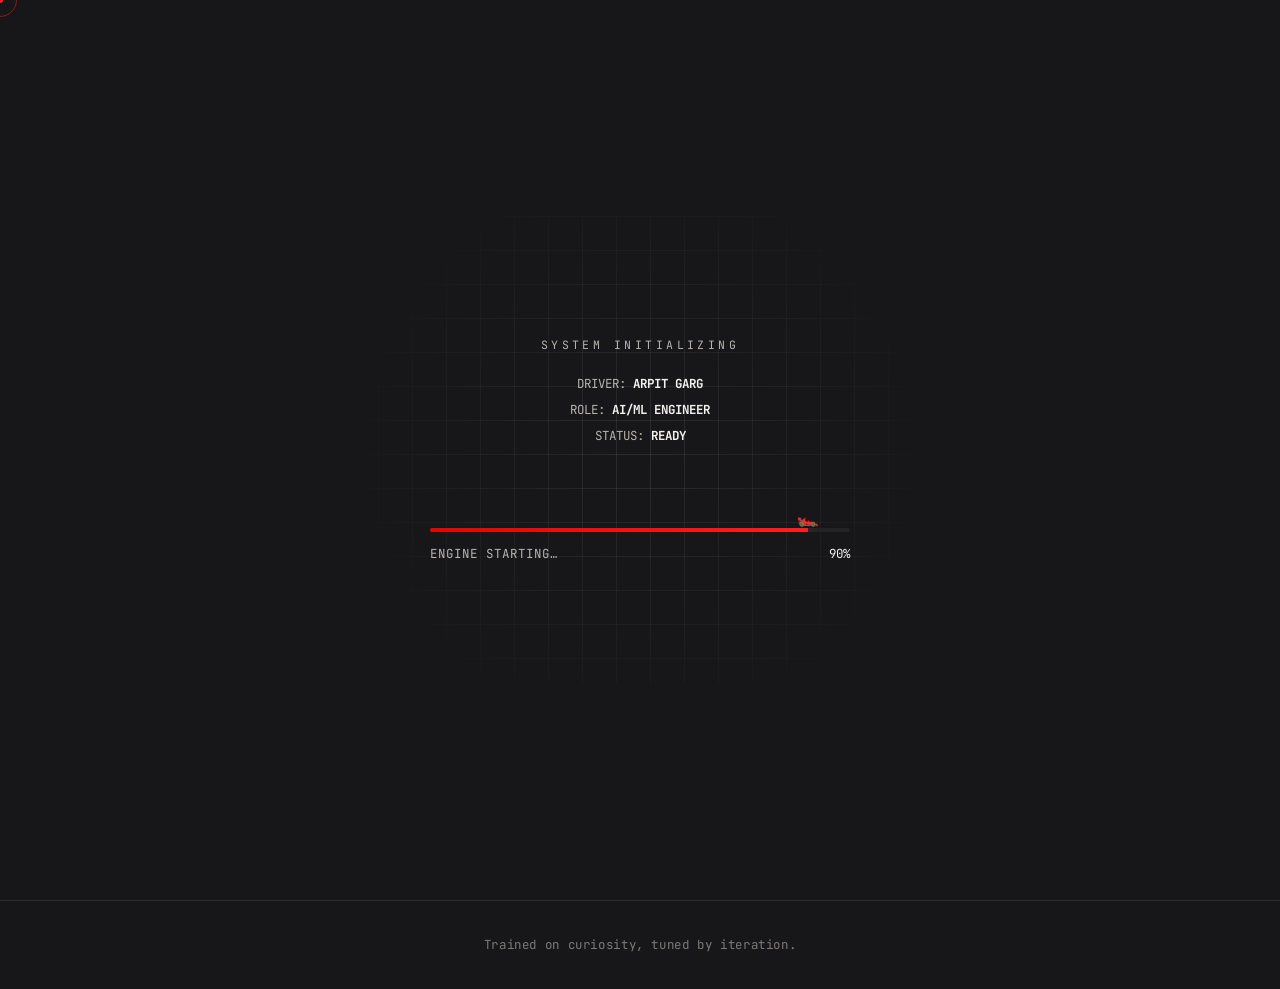
==== index.html @ 43a81f83 "Initial commit - Portfolio website" ====
<!DOCTYPE html>
<html lang="en">
<head>
<meta charset="UTF-8">
<meta name="viewport" content="width=device-width, initial-scale=1.0">
<title>Arpit Garg — AI/ML Engineer</title>
<meta name="description" content="Arpit Garg — AI/ML Engineer. Machine learning, deep learning, computer vision and spiking neural networks.">

<link rel="preconnect" href="https://fonts.googleapis.com">
<link rel="preconnect" href="https://fonts.gstatic.com" crossorigin>
<link href="https://fonts.googleapis.com/css2?family=Rajdhani:wght@500;600;700&family=Inter:wght@400;500;600;700&family=JetBrains+Mono:wght@400;500;700&display=swap" rel="stylesheet">

<link rel="stylesheet" href="css/style.css">
<link rel="stylesheet" href="css/animations.css">
</head>
<body>

<!-- =================================================
     LOADING SCREEN
================================================= -->
<div id="loading-screen" aria-hidden="true">
  <div class="loading-inner">
    <div class="loading-grid"></div>
    <p class="loading-eyebrow">SYSTEM INITIALIZING</p>
    <div class="loading-readout">
      <span>DRIVER: <b>ARPIT GARG</b></span>
      <span>ROLE: <b>AI/ML ENGINEER</b></span>
      <span id="loading-status">STATUS: <b>WARMING UP</b></span>
    </div>
    <div class="loading-rpm">
      <div class="rpm-bars" id="rpm-bars"></div>
    </div>
    <div class="loading-bar-wrap">
      <span class="loading-car" id="loading-car" aria-hidden="true">🏎️</span>
      <div class="loading-bar-track">
        <div class="loading-bar-fill" id="loading-bar-fill"></div>
      </div>
    </div>
    <div class="loading-pct-row">
      <span class="loading-flag">ENGINE STARTING&hellip;</span>
      <span class="loading-pct" id="loading-pct">0%</span>
    </div>
  </div>
</div>

<!-- Scroll progress -->
<div class="scroll-progress" aria-hidden="true">
  <div class="scroll-progress-fill" id="scroll-progress-fill"></div>
  <span class="scroll-progress-car" id="scroll-progress-car">🏎️</span>
</div>

<!-- Custom cursor (desktop only) -->
<div class="cursor-dot" id="cursor-dot" aria-hidden="true"></div>
<div class="cursor-ring" id="cursor-ring" aria-hidden="true"></div>

<!-- Skip link -->
<a class="skip-link" href="#main">Skip to content</a>

<!-- =================================================
     NAVIGATION
================================================= -->
<header class="navbar" id="navbar">
  <div class="navbar-inner">
    <a href="index.html" class="nav-logo" aria-label="Arpit Garg — home">
      <span class="nav-logo-mark">AG</span>
      <span class="nav-logo-text">ARPIT<em>GARG</em></span>
    </a>

    <nav class="nav-links" id="nav-links" aria-label="Primary">
      <a href="index.html" class="nav-link active">HOME</a>
      <a href="about.html" class="nav-link">ABOUT</a>
      <a href="experience.html" class="nav-link">EXPERIENCE</a>
      <a href="projects.html" class="nav-link">PROJECTS</a>
      <a href="skills.html" class="nav-link">SKILLS</a>
      <a href="achievements.html" class="nav-link">ACHIEVEMENTS</a>
      <a href="contact.html" class="nav-link">CONTACT</a>
      <div class="nav-indicator" id="nav-indicator" aria-hidden="true"></div>
    </nav>

    <div class="navbar-right">
      <div class="nav-lap-counter" aria-hidden="true">LAP 01/07</div>
      <button class="nav-toggle" id="nav-toggle" aria-label="Open menu" aria-expanded="false" aria-controls="nav-links">
        <span></span><span></span><span></span>
      </button>
    </div>
  </div>
</header>

<main id="main">

<section id="hero" class="hero" aria-label="Introduction">
  <div class="hero-bg" aria-hidden="true">
    <div class="carbon-texture"></div>
    <div class="grid-lines"></div>
    <div class="track-lines"></div>
    <div class="speed-lines" id="speed-lines"></div>
  </div>

  <div class="hero-hud" aria-hidden="true">
    <div class="hud-item hud-tl">
      <span class="hud-label">RPM</span>
      <span class="hud-value" id="hud-rpm">0</span>
    </div>
    <div class="hud-item hud-tr">
      <span class="hud-label">SYSTEM</span>
      <span class="hud-value hud-online">ONLINE</span>
    </div>
    <div class="hud-item hud-bl">
      <span class="hud-label">SPEED</span>
      <span class="hud-value" id="hud-speed">0<small>KM/H</small></span>
    </div>
    <div class="hud-item hud-br">
      <span class="hud-label">MODE</span>
      <span class="hud-value">PERFORMANCE</span>
    </div>
  </div>

  <div class="hero-content">
    <p class="hero-eyebrow"><span class="dot"></span><span class="hero-eyebrow-emoji" aria-hidden="true">🏎️</span>LAP 01 / PORTFOLIO — STARTING GRID</p>
    <h1 class="hero-title">
      <span class="hero-title-name">ARPIT GARG</span>
      <span class="hero-title-role">AI/ML ENGINEER</span>
    </h1>
    <p class="hero-tagline">Engineering intelligence at full speed.</p>

    <div class="hero-actions">
      <a href="projects.html" class="btn btn-primary">
        <span>VIEW MY WORK</span>
      </a>
      <!-- To go live: replace YOUR_FILE_ID below with your Google Drive file's ID.
           Get it from Drive: right-click the PDF → Share → "Copy link", which gives
           you something like https://drive.google.com/file/d/1AbCdEfGhIj/view?usp=sharing
           — the long string between /d/ and /view is the file ID. Also make sure the
           file's sharing setting is "Anyone with the link" or it'll 403 for visitors. -->
      <a href="https://drive.google.com/file/d/1xvyuYS0cLD3uFlOE4SYVfZgwroOOfbdb/view?usp=sharing" class="btn btn-outline" target="_blank" rel="noopener noreferrer">
        <span>DOWNLOAD RESUME</span>
      </a>
      <a href="contact.html" class="btn btn-ghost">
        <span>CONTACT ME</span>
      </a>
    </div>
  </div>

  <div class="hero-car" id="hero-car" aria-hidden="true">
    <!-- Interactive top-down F1 car built with SVG -->
    <svg viewBox="0 0 400 800" class="f1-car-svg" id="f1-car-svg">
      <defs>
        <linearGradient id="bodyGrad" x1="0" y1="0" x2="1" y2="0">
          <stop offset="0%" stop-color="#151515"/>
          <stop offset="50%" stop-color="#0D0D0D"/>
          <stop offset="100%" stop-color="#151515"/>
        </linearGradient>
        <radialGradient id="glowGrad" cx="50%" cy="50%" r="50%">
          <stop offset="0%" stop-color="#FF1E1E" stop-opacity="0.9"/>
          <stop offset="100%" stop-color="#FF1E1E" stop-opacity="0"/>
        </radialGradient>
      </defs>

      <!-- rear wing -->
      <rect x="90" y="40" width="220" height="16" rx="4" fill="url(#bodyGrad)" stroke="#E10600" stroke-width="1.5"/>
      <rect x="140" y="56" width="10" height="30" fill="#151515"/>
      <rect x="250" y="56" width="10" height="30" fill="#151515"/>

      <!-- rear tires -->
      <rect x="55" y="90" width="42" height="90" rx="10" fill="#0D0D0D" stroke="#333" stroke-width="2"/>
      <rect x="303" y="90" width="42" height="90" rx="10" fill="#0D0D0D" stroke="#333" stroke-width="2"/>

      <!-- main body -->
      <path d="M170 90 C130 95 120 160 128 260 C132 380 140 480 160 560 C168 610 180 660 200 700 C220 660 232 610 240 560 C260 480 268 380 272 260 C280 160 270 95 230 90 C215 84 185 84 170 90 Z"
            fill="url(#bodyGrad)" stroke="#E10600" stroke-width="1.5"/>

      <!-- halo / cockpit -->
      <ellipse cx="200" cy="230" rx="34" ry="46" fill="#050505" stroke="#A0A0A0" stroke-width="1.5"/>
      <path d="M170 200 Q200 180 230 200" fill="none" stroke="#E10600" stroke-width="4" stroke-linecap="round"/>

      <!-- red racing stripe -->
      <rect x="192" y="90" width="16" height="600" fill="#E10600" opacity="0.85"/>

      <!-- front tires -->
      <rect x="70" y="620" width="40" height="86" rx="10" fill="#0D0D0D" stroke="#333" stroke-width="2"/>
      <rect x="290" y="620" width="40" height="86" rx="10" fill="#0D0D0D" stroke="#333" stroke-width="2"/>

      <!-- front wing -->
      <rect x="80" y="720" width="240" height="18" rx="4" fill="url(#bodyGrad)" stroke="#E10600" stroke-width="1.5"/>

      <!-- headlight glow points -->
      <circle cx="170" cy="705" r="18" fill="url(#glowGrad)" class="headlight-glow"/>
      <circle cx="230" cy="705" r="18" fill="url(#glowGrad)" class="headlight-glow"/>
    </svg>

    <div class="car-telemetry" aria-hidden="true">
      <div class="car-telemetry-line" style="--i:0">MODEL &mdash; INTELLIGENCE.01</div>
      <div class="car-telemetry-line" style="--i:1">STACK &mdash; PYTORCH / TENSORFLOW</div>
      <div class="car-telemetry-line" style="--i:2">STATUS &mdash; RACE READY</div>
    </div>
  </div>

  <a href="about.html" class="scroll-cue" aria-label="Continue to About page">
    <span>EXPLORE</span>
    <span class="scroll-cue-car" aria-hidden="true">🏎️</span>
  </a>
</section>

</main>

<footer class="site-footer">
  <p class="site-footer-tagline">Trained on curiosity, tuned by iteration.</p>
</footer>

<script src="js/animations.js"></script>
<script src="js/main.js"></script>
</body>
</html>
---- css/style.css ----
/* ==========================================================================
   ARPIT GARG — F1 TELEMETRY PORTFOLIO
   style.css — variables, reset, layout, components
   Theme: "Graphite Garage" — a single shady, mid-dark palette used
   consistently across the whole site. Not near-black, not near-white:
   dark charcoal ground, lighter panels for elevation, warm off-white
   text, racing red accents.
   ========================================================================== */

:root{
  /* ---- Ground / elevation ---- */
  --c-bg: #17171A;         /* page background — dark graphite */
  --c-bg-soft: #1E1E22;    /* recessed wells: chips, visual containers, tracks */
  --c-panel: #232326;      /* card / panel surface — lighter than bg */
  --c-panel-alt: #2B2B30;  /* secondary panel tone (gradients, hover) */
  --c-line: rgba(255,255,255,0.09);

  /* ---- Text ---- */
  --c-ink: #F2F1ED;        /* primary text — warm off-white, not stark */
  --c-ink-dim: #B6B4AD;    /* secondary text */
  --c-ink-faint: #7C7A75;  /* tertiary / label text */

  /* ---- Racing red ---- */
  --c-red: #E10600;
  --c-red-bright: #FF1E1E; /* decorative: glows, dots, svg, large surfaces */
  --c-red-text: #FF463D;   /* accessible red for body-sized text on dark surfaces */

  --c-success: #3DDC84;
  --c-shadow: 0 18px 40px -20px rgba(0,0,0,.55);

  /* ---- Typography ---- */
  --f-display: 'Rajdhani', sans-serif;
  --f-body: 'Inter', sans-serif;
  --f-mono: 'JetBrains Mono', monospace;

  /* ---- Layout ---- */
  --max-w: 1180px;
  --nav-h: 76px;
  --radius: 10px;
  --radius-sm: 6px;

  /* ---- Motion ---- */
  --ease: cubic-bezier(.22,.68,0,1);
  --dur-fast: .2s;
  --dur-med: .5s;
}

/* ---------------------------------------------------------------------- */
/* Reset                                                                   */
/* ---------------------------------------------------------------------- */
*, *::before, *::after{ box-sizing: border-box; }
html{ scroll-behavior: smooth; }
body{
  margin:0;
  background: var(--c-bg);
  color: var(--c-ink);
  font-family: var(--f-body);
  line-height: 1.6;
  overflow-x: hidden;
  -webkit-font-smoothing: antialiased;
}
img, svg{ display:block; max-width:100%; }
a{ color:inherit; text-decoration:none; }
ul{ list-style:none; margin:0; padding:0; }
h1,h2,h3,h4{ margin:0; font-family: var(--f-display); font-weight:700; letter-spacing:.02em; }
button{ font-family:inherit; cursor:pointer; background:none; border:none; color:inherit; }
input, textarea{ font-family: var(--f-body); }

.skip-link{
  position:absolute; left:-999px; top:0; background:var(--c-red); color:var(--c-ink);
  padding:10px 16px; z-index:9999; font-family:var(--f-mono); font-size:.8rem;
}
.skip-link:focus{ left:10px; top:10px; }

:focus-visible{
  outline: 2px solid var(--c-red-bright);
  outline-offset: 3px;
}

@media (prefers-reduced-motion: reduce){
  *{ animation-duration: .001ms !important; animation-iteration-count:1 !important; transition-duration:.001ms !important; scroll-behavior:auto !important; }
}

/* ---------------------------------------------------------------------- */
/* Utility                                                                 */
/* ---------------------------------------------------------------------- */
.section{ position:relative; padding: 120px 24px; border-top:1px solid var(--c-line); }
.section-inner{ max-width: var(--max-w); margin:0 auto; }
.section-eyebrow{
  font-family: var(--f-mono); font-size:.72rem; letter-spacing:.18em; color: var(--c-red-text);
  margin:0 0 14px; text-transform:uppercase;
}
.section-title{
  font-size: clamp(2rem, 4.5vw, 3.1rem); text-transform:uppercase; line-height:1.05; margin-bottom:48px;
  color: var(--c-ink);
}

.chip-list{ display:flex; flex-wrap:wrap; gap:10px; }
.chip-list li, .chip-list span{
  border:1px solid var(--c-line); background: var(--c-bg-soft);
  padding:7px 14px; border-radius: 999px; font-size:.82rem; color: var(--c-ink-dim);
  font-family: var(--f-mono); letter-spacing:.02em;
}
.chip-list.small li{ font-size:.72rem; padding:5px 11px; }

.btn{
  display:inline-flex; align-items:center; justify-content:center;
  padding:14px 26px; font-family: var(--f-display); font-weight:700; font-size:.92rem;
  letter-spacing:.08em; border-radius: var(--radius-sm); border:1px solid transparent;
  transition: transform var(--dur-fast) var(--ease), box-shadow var(--dur-fast) var(--ease), background var(--dur-fast);
  white-space:nowrap;
}
.btn:hover{ transform: translateY(-2px); }
.btn-primary{ background: var(--c-red); color:#fff; box-shadow: 0 0 0 rgba(225,6,0,0); }
.btn-primary:hover{ background: var(--c-red-bright); box-shadow: 0 8px 26px -6px rgba(255,30,30,.55); }
.btn-outline{ border-color: rgba(255,255,255,.28); color: var(--c-ink); }
.btn-outline:hover{ border-color: var(--c-ink); }
.btn-ghost{ color: var(--c-ink-dim); }
.btn-ghost:hover{ color: var(--c-ink); }

.btn-icon{
  font-family:var(--f-mono); font-size:.72rem; letter-spacing:.08em;
  border:1px solid var(--c-line); padding:8px 14px; border-radius: var(--radius-sm);
  color: var(--c-ink-dim); transition: all var(--dur-fast) var(--ease);
}
.btn-icon:hover{ border-color: var(--c-red); color: var(--c-ink); }

/* ---------------------------------------------------------------------- */
/* Scroll progress + cursor                                               */
/* ---------------------------------------------------------------------- */
.scroll-progress{ position:fixed; top:0; left:0; width:100%; height:3px; z-index:1000; background:transparent; }
.scroll-progress-fill{
  height:100%; width:0%; background: linear-gradient(90deg, var(--c-red), var(--c-red-bright));
  box-shadow: 0 0 12px rgba(255,30,30,.6);
}
.scroll-progress-car{
  position:absolute; top:50%; left:0%; transform:translate(-50%,-50%) scaleX(-1);
  font-size:.8rem; line-height:1; transition: left .1s linear; pointer-events:none;
}

.cursor-dot, .cursor-ring{ position:fixed; top:0; left:0; pointer-events:none; z-index:9998; border-radius:50%; transform:translate(-50%,-50%); }
.cursor-dot{ width:6px; height:6px; background:var(--c-red-bright); display:none; }
.cursor-ring{ width:34px; height:34px; border:1px solid rgba(255,30,30,.5); display:none; transition: width .2s, height .2s, border-color .2s; }
@media (hover:hover) and (pointer:fine){
  .cursor-dot, .cursor-ring{ display:block; }
}
.cursor-ring.is-active{ width:50px; height:50px; border-color: var(--c-red-bright); }

/* ---------------------------------------------------------------------- */
/* Loading screen                                                          */
/* ---------------------------------------------------------------------- */
#loading-screen{
  position:fixed; inset:0; background: var(--c-bg); z-index: 5000;
  display:flex; align-items:center; justify-content:center;
  transition: opacity .7s var(--ease), visibility .7s var(--ease);
}
#loading-screen.is-hidden{ opacity:0; visibility:hidden; pointer-events:none; }
.loading-inner{ width:min(90vw, 420px); position:relative; text-align:center; }
.loading-grid{
  position:absolute; inset:-120px; background-image:
    linear-gradient(var(--c-line) 1px, transparent 1px),
    linear-gradient(90deg, var(--c-line) 1px, transparent 1px);
  background-size: 34px 34px; mask-image: radial-gradient(circle, black, transparent 75%);
  z-index:-1;
}
.loading-eyebrow{ font-family: var(--f-mono); letter-spacing:.3em; font-size:.72rem; color: var(--c-ink-dim); margin:0 0 20px; }
.loading-readout{ display:flex; flex-direction:column; gap:6px; font-family: var(--f-mono); font-size:.78rem; color:var(--c-ink-dim); margin-bottom:26px; }
.loading-readout b{ color: var(--c-ink); }
.loading-rpm{ margin-bottom:22px; }
.rpm-bars{ display:flex; gap:4px; justify-content:center; align-items:flex-end; height:34px; }
.rpm-bars span{ width:5px; background: var(--c-ink-faint); border-radius:2px; animation: rpmBar 1.1s ease-in-out infinite; }
.loading-bar-wrap{ position:relative; margin-bottom:12px; }
.loading-bar-track{ width:100%; height:4px; background: var(--c-panel); border-radius:4px; overflow:hidden; margin-bottom:0; }
.loading-car{
  position:absolute; top:-2px; left:0%; transform:translate(-50%,-100%) scaleX(-1);
  font-size:1.1rem; line-height:1; transition: left .12s linear; pointer-events:none;
}
.loading-bar-fill{ height:100%; width:0%; background: linear-gradient(90deg, var(--c-red), var(--c-red-bright)); box-shadow: 0 0 14px rgba(255,30,30,.7); }
.loading-pct-row{ display:flex; justify-content:space-between; font-family: var(--f-mono); font-size:.78rem; color:var(--c-ink-dim); }
.loading-flag{ letter-spacing:.08em; }
.loading-pct{ color: var(--c-ink); }

/* ---------------------------------------------------------------------- */
/* Navbar                                                                   */
/* ---------------------------------------------------------------------- */
.navbar{
  position:fixed; top:0; left:0; width:100%; z-index:900; height: var(--nav-h);
  border-bottom:1px solid transparent; transition: background var(--dur-fast), border-color var(--dur-fast), backdrop-filter var(--dur-fast);
}
.navbar.is-scrolled{
  background: rgba(23,23,26,.86); backdrop-filter: blur(10px); border-bottom-color: var(--c-line);
}
.navbar-inner{
  max-width: var(--max-w); margin:0 auto; height:100%; padding:0 24px;
  display:flex; align-items:center; justify-content:space-between;
}
.nav-logo{ display:flex; align-items:center; gap:10px; }
.nav-logo-mark{
  width:38px; height:38px; border:1.5px solid var(--c-red); border-radius:50%;
  display:flex; align-items:center; justify-content:center; font-family:var(--f-display); font-weight:700; font-size:.85rem;
  color: var(--c-red-bright);
}
.nav-logo-text{ font-family: var(--f-display); font-weight:700; letter-spacing:.04em; font-size:1rem; color: var(--c-ink); }
.nav-logo-text em{ font-style:normal; color: var(--c-red-bright); }

.nav-links{ position:relative; display:flex; align-items:center; gap:34px; }
.nav-link{
  font-family: var(--f-mono); font-size:.74rem; letter-spacing:.1em; color: var(--c-ink-dim);
  padding: 8px 0; position:relative; transition: color var(--dur-fast);
}
.nav-link:hover{ color: var(--c-ink); }
.nav-link.active{ color: var(--c-red-text); }

.navbar-right{ display:flex; align-items:center; gap:20px; }
.nav-lap-counter{
  font-family: var(--f-mono); font-size:.72rem; color: var(--c-ink-dim); letter-spacing:.08em;
  border:1px solid var(--c-line); padding:6px 12px; border-radius:999px;
}
.nav-lap-counter span{ color: var(--c-red-text); }

.nav-toggle{ display:none; flex-direction:column; gap:5px; width:26px; }
.nav-toggle span{ height:2px; width:100%; background: var(--c-ink); transition: transform var(--dur-fast), opacity var(--dur-fast); }

/* ---------------------------------------------------------------------- */
/* Hero                                                                     */
/* ---------------------------------------------------------------------- */
.hero{
  position:relative; height:100svh; min-height: 560px; display:flex; align-items:center; overflow:hidden;
  padding: calc(var(--nav-h) + 30px) 24px 60px;
}
.hero-bg{ position:absolute; inset:0; z-index:0; }
.carbon-texture{
  position:absolute; inset:0;
  background-image: repeating-linear-gradient(45deg, rgba(255,255,255,.02) 0 2px, transparent 2px 4px);
  background-color: var(--c-bg);
}
.grid-lines{
  position:absolute; inset:0;
  background-image: linear-gradient(var(--c-line) 1px, transparent 1px), linear-gradient(90deg, var(--c-line) 1px, transparent 1px);
  background-size: 64px 64px;
  mask-image: linear-gradient(to bottom, black, transparent 85%);
}
.track-lines{
  position:absolute; left:0; right:0; bottom:0; height:45%;
  background: repeating-linear-gradient(100deg, transparent 0 60px, rgba(255,255,255,.05) 60px 62px);
  transform: perspective(600px) rotateX(55deg); transform-origin:bottom;
  opacity:.5;
}
.speed-lines{ position:absolute; inset:0; overflow:hidden; }
.speed-line{
  position:absolute; height:1.5px; background: linear-gradient(90deg, transparent, var(--c-red-bright), transparent);
  opacity:.55; animation: speedLine linear infinite;
}

.hero-hud{ position:absolute; inset:0; z-index:1; pointer-events:none; }
.hud-item{
  position:absolute; display:flex; flex-direction:column; gap:2px; font-family: var(--f-mono);
}
.hud-label{ font-size:.65rem; letter-spacing:.2em; color: var(--c-ink-faint); }
.hud-value{ font-size:1rem; color: var(--c-ink); letter-spacing:.05em; }
.hud-value small{ font-size:.6rem; color: var(--c-ink-dim); margin-left:3px; }
.hud-online{ color: var(--c-success); }
.hud-tl{ top: calc(var(--nav-h) + 20px); left:24px; }
.hud-tr{ top: calc(var(--nav-h) + 20px); right:24px; text-align:right; align-items:flex-end; }
.hud-bl{ bottom:24px; left:24px; }
.hud-br{ bottom:24px; right:24px; text-align:right; align-items:flex-end; }

.hero-content{ position:relative; z-index:2; max-width: 640px; }
.hero-eyebrow{
  display:flex; align-items:center; gap:9px; font-family: var(--f-mono); font-size:.76rem;
  letter-spacing:.14em; color: var(--c-ink-dim); margin:0 0 22px;
}
.hero-eyebrow .dot{ width:7px; height:7px; border-radius:50%; background: var(--c-red-bright); box-shadow:0 0 10px var(--c-red-bright); animation: pulseDot 1.6s ease-in-out infinite; }
.hero-eyebrow-emoji{ font-size:.95rem; line-height:1; transform: scaleX(-1); }
.hero-title{ display:flex; flex-direction:column; gap:4px; margin-bottom:22px; }
.hero-title-name{ font-size: clamp(2.8rem, 8vw, 5.6rem); line-height:.95; text-transform:uppercase; color: var(--c-ink); }
.hero-title-role{
  font-size: clamp(1.1rem, 2.6vw, 1.7rem); color: var(--c-red-bright); letter-spacing:.06em; text-transform:uppercase;
}
.hero-tagline{ font-size:1.15rem; color: var(--c-ink-dim); max-width:460px; margin-bottom:38px; }
.hero-actions{ display:flex; flex-wrap:wrap; gap:14px; }

/* Car sized off viewport HEIGHT (not width) so its fixed 1:2 aspect
   ratio always fits inside the hero's overflow:hidden box, regardless
   of window shape — this is what was clipping it before. */
.hero-car{
  position:absolute; right:2%; top:50%; transform:translateY(-50%);
  height: min(58vh, 560px); aspect-ratio: 1 / 2; z-index:1; opacity:.95; will-change: transform;
}
.f1-car-svg{ width:100%; height:100%; display:block; filter: drop-shadow(0 25px 45px rgba(0,0,0,.6)); }
.headlight-glow{ animation: headlightPulse 2.4s ease-in-out infinite; }
.car-telemetry{ margin-top:18px; font-family: var(--f-mono); font-size:.68rem; color: var(--c-ink-faint); text-align:right; }
.car-telemetry-line{ opacity:0; animation: telemetryFade .6s var(--ease) forwards; animation-delay: calc(var(--i) * .18s + 1.6s); }

.scroll-cue{
  position:absolute; bottom:26px; left:50%; transform:translateX(-50%); z-index:2;
  display:flex; flex-direction:column; align-items:center; gap:8px;
  font-family: var(--f-mono); font-size:.65rem; letter-spacing:.2em; color: var(--c-ink-faint);
}
.scroll-cue-car{ font-size:1.15rem; line-height:1; animation: driveBounce 1.4s ease-in-out infinite; }

@media (max-width: 980px){
  .hero-car{ position:relative; right:auto; top:auto; transform:none; height:min(42vh, 320px); aspect-ratio: 1 / 2; margin: 40px auto 0; }
  .hero{ height:auto; min-height:100svh; overflow:visible; flex-direction:column; text-align:left; padding-top: calc(var(--nav-h) + 20px); padding-bottom: 50px; }
  .hud-item{ display:none; }
}

/* ---------------------------------------------------------------------- */
/* Driver profile / about                                                  */
/* ---------------------------------------------------------------------- */
.driver-card{
  background: var(--c-panel); border:1px solid var(--c-line); border-radius: var(--radius);
  padding: 34px; position:relative; overflow:hidden; margin-bottom:52px; box-shadow: var(--c-shadow);
}
.driver-card::before{
  content:""; position:absolute; top:0; left:0; width:5px; height:100%; background: linear-gradient(var(--c-red), var(--c-red-bright));
}
.driver-card-header{ display:flex; justify-content:space-between; align-items:center; margin-bottom:26px; padding-bottom:22px; border-bottom:1px solid var(--c-line); }
.driver-id{ display:flex; align-items:center; gap:16px; }
.driver-number{ font-family:var(--f-display); font-size:2.4rem; color: var(--c-red-text); font-weight:700; }
.driver-card-label{ font-family: var(--f-mono); font-size:.7rem; color:var(--c-ink-faint); letter-spacing:.15em; margin:0; }
.driver-card-name{ font-family: var(--f-display); font-size:1.4rem; font-weight:700; margin:2px 0 0; letter-spacing:.03em; color: var(--c-ink); }
.driver-flag{ font-size:1.6rem; }

.driver-card-grid{ display:grid; grid-template-columns: repeat(3,1fr); gap:22px; margin-bottom:26px; }
.driver-stat{ display:flex; flex-direction:column; gap:5px; }
.driver-stat-label{ font-family:var(--f-mono); font-size:.68rem; color:var(--c-ink-faint); letter-spacing:.14em; }
.driver-stat-value{ font-size:.98rem; font-weight:600; color: var(--c-ink); }
.status-live{ color: var(--c-success); }
.driver-summary{ color: var(--c-ink-dim); font-size:1rem; line-height:1.7; max-width: 760px; }

.about-stats{ display:grid; grid-template-columns: repeat(5, 1fr); gap:18px; }
.about-stat{
  background: var(--c-panel); border:1px solid var(--c-line); border-radius: var(--radius-sm);
  padding:22px 16px; text-align:center; transition: border-color var(--dur-fast), transform var(--dur-fast);
}
.about-stat:hover{ border-color: var(--c-red); transform: translateY(-4px); }
.about-stat-value{ display:block; font-family: var(--f-display); font-size:2rem; font-weight:700; color: var(--c-red-text); }
.about-stat-label{ display:block; font-size:.76rem; color: var(--c-ink-dim); margin-top:6px; }

@media (max-width: 820px){
  .driver-card-grid{ grid-template-columns: repeat(2,1fr); }
  .about-stats{ grid-template-columns: repeat(2,1fr); }
}

/* ---------------------------------------------------------------------- */
/* Education / academy                                                     */
/* ---------------------------------------------------------------------- */
.academy-card{
  background: var(--c-panel); border:1px solid var(--c-line); border-radius: var(--radius); padding:34px;
  box-shadow: var(--c-shadow);
}
.academy-track{ position:relative; height:6px; background: var(--c-bg-soft); border-radius:4px; margin-bottom:30px; }
.academy-checkpoint{ position:absolute; top:50%; width:12px; height:12px; border-radius:50%; background: var(--c-red-bright); transform:translateY(-50%); box-shadow:0 0 10px rgba(255,30,30,.5); }
.academy-checkpoint.start{ left:-3px; }
.academy-checkpoint.end{ right:-3px; background: var(--c-ink-faint); box-shadow:none; }
.academy-progress{ position:absolute; top:0; left:0; height:100%; width:70%; background: linear-gradient(90deg, var(--c-red), var(--c-red-bright)); border-radius:4px; }
.academy-top{ display:flex; justify-content:space-between; align-items:baseline; flex-wrap:wrap; gap:8px; margin-bottom:8px; }
.academy-top h3{ font-size:1.4rem; color: var(--c-ink); }
.academy-date{ font-family:var(--f-mono); font-size:.78rem; color: var(--c-ink-dim); }
.academy-degree{ color: var(--c-ink-dim); margin:0 0 6px; }
.academy-cgpa{ margin:0 0 26px; color: var(--c-ink); }
.academy-coursework-label{ font-family:var(--f-mono); font-size:.72rem; letter-spacing:.12em; color: var(--c-ink-faint); margin-bottom:14px; }

/* ---------------------------------------------------------------------- */
/* Race history / experience                                               */
/* ---------------------------------------------------------------------- */
.race-timeline{ position:relative; padding-left:44px; display:flex; flex-direction:column; gap:44px; }
.race-timeline-line{ position:absolute; top:6px; bottom:6px; left:16px; width:2px; background: var(--c-line); }
.race-timeline-fill{ position:absolute; top:0; left:0; width:100%; height:0%; background: linear-gradient(var(--c-red), var(--c-red-bright)); }
.race-marker{
  position:absolute; left:0; width:34px; height:34px; border-radius:50%; background: var(--c-panel); border:2px solid var(--c-red);
  display:flex; align-items:center; justify-content:center; font-family:var(--f-mono); font-size:.66rem; color: var(--c-red-text);
  transform: translateX(-1px);
}
.race-card-body{
  background: var(--c-panel); border:1px solid var(--c-line); border-radius: var(--radius); padding:28px;
  transition: border-color var(--dur-fast), transform var(--dur-fast);
}
.race-card:hover .race-card-body{ border-color: var(--c-red); transform: translateX(6px); }
.race-card-head{ display:flex; justify-content:space-between; gap:14px; flex-wrap:wrap; margin-bottom:16px; }
.race-card-head h3{ font-size:1.25rem; margin-bottom:4px; color: var(--c-ink); }
.race-track{ font-size:.85rem; color: var(--c-ink-dim); margin:0; }
.race-date{ font-family: var(--f-mono); font-size:.76rem; color: var(--c-ink-faint); white-space:nowrap; }
.race-highlights{ display:flex; flex-direction:column; gap:8px; color: var(--c-ink-dim); font-size:.92rem; margin-bottom:18px; }
.race-highlights li{ padding-left:16px; position:relative; }
.race-highlights li::before{ content:"›"; position:absolute; left:0; color: var(--c-red-text); }
.race-telemetry{ display:flex; gap:20px; flex-wrap:wrap; font-family: var(--f-mono); font-size:.74rem; color: var(--c-ink-faint); border-top:1px solid var(--c-line); padding-top:14px; }
.race-telemetry b{ color: var(--c-ink); }

/* ---------------------------------------------------------------------- */
/* Projects / garage                                                       */
/* ---------------------------------------------------------------------- */
.garage-grid{ display:grid; grid-template-columns: repeat(3, 1fr); gap:26px; }
.garage-card{
  background: var(--c-panel); border:1px solid var(--c-line); border-radius: var(--radius);
  padding:26px; display:flex; flex-direction:column; gap:14px;
  transition: transform var(--dur-med) var(--ease), border-color var(--dur-fast), box-shadow var(--dur-fast);
}
.garage-card:hover{ transform: translateY(-8px); border-color: var(--c-red); box-shadow: 0 20px 40px -20px rgba(225,6,0,.4); }
.garage-card-top{ display:flex; justify-content:space-between; font-family: var(--f-mono); font-size:.68rem; color: var(--c-ink-faint); letter-spacing:.1em; }
.garage-bay{ color: var(--c-red-text); }
.garage-card h3{ font-size:1.15rem; line-height:1.3; color: var(--c-ink); }
.garage-desc{ color: var(--c-ink-dim); font-size:.88rem; margin:0; }

.garage-visual{
  height:90px; border:1px dashed var(--c-line); border-radius: var(--radius-sm); background: var(--c-bg-soft);
  display:flex; align-items:center; justify-content:center; overflow:hidden;
}
.handwriting-svg{ width:90%; height:60px; }
.handwriting-svg path{ fill:none; stroke: var(--c-red-bright); stroke-width:2.5; stroke-linecap:round;
  stroke-dasharray: 600; stroke-dashoffset:600; }
.garage-card:hover .handwriting-svg path{ animation: drawPath 2.2s var(--ease) forwards; }

.pipeline-visual{ gap:6px; padding:0 8px; flex-wrap:wrap; }
.pipeline-stage{
  font-family: var(--f-mono); font-size:.62rem; letter-spacing:.05em; color: var(--c-ink-dim);
  border:1px solid var(--c-line); border-radius:6px; padding:8px 9px; background: var(--c-panel);
}
.pipeline-stage.highlight{ border-color: var(--c-red); color: var(--c-red-text); }
.pipeline-arrow{ color: var(--c-ink-faint); }

.skeleton-svg{ width:80px; height:110px; }
.skeleton-bone{ stroke: var(--c-ink-faint); stroke-width:2; }
.skeleton-joint{ fill: var(--c-red-bright); }
.garage-card:hover .skeleton-joint{ animation: jointPulse 1.2s ease-in-out infinite; }

.garage-highlights{ display:flex; flex-direction:column; gap:6px; color: var(--c-ink-dim); font-size:.84rem; }
.garage-highlights li{ padding-left:14px; position:relative; }
.garage-highlights li::before{ content:"›"; position:absolute; left:0; color: var(--c-red-text); }
.garage-actions{ display:flex; gap:10px; margin-top:auto; padding-top:8px; }

@media (max-width: 980px){ .garage-grid{ grid-template-columns: 1fr; } }

/* ---------------------------------------------------------------------- */
/* Skills / telemetry                                                      */
/* ---------------------------------------------------------------------- */
.skills-note{ color: var(--c-ink-faint); font-size:.85rem; margin: -30px 0 44px; font-family: var(--f-mono); }
.telemetry-dash{ display:grid; grid-template-columns: repeat(3, 1fr); gap:22px; margin-bottom:60px; }
.telemetry-cluster{
  background: var(--c-panel); border:1px solid var(--c-line); border-radius: var(--radius); padding:22px;
}
.cluster-title{ display:flex; align-items:center; gap:9px; font-size:1rem; margin-bottom:16px; text-transform:uppercase; letter-spacing:.04em; color: var(--c-ink); }
.cluster-dot{ width:8px; height:8px; border-radius:50%; background: var(--c-red-bright); box-shadow:0 0 8px var(--c-red-bright); }
.telemetry-chips span{ background: var(--c-bg-soft); }

.gauge-row{ display:flex; justify-content:space-around; flex-wrap:wrap; gap:32px; }
.gauge{ position:relative; width:120px; height:120px; text-align:center; }
.gauge svg{ width:100%; height:100%; transform: rotate(-90deg); }
.gauge-track{ fill:none; stroke: var(--c-bg-soft); stroke-width:8; }
.gauge-fill{
  fill:none; stroke: var(--c-red-bright); stroke-width:8; stroke-linecap:round;
  stroke-dasharray: 327; stroke-dashoffset: 327; transition: stroke-dashoffset 1.4s var(--ease);
  filter: drop-shadow(0 0 6px rgba(255,30,30,.5));
}
.gauge-label{
  position:absolute; inset:0; display:flex; align-items:center; justify-content:center;
  font-family: var(--f-mono); font-size:.62rem; letter-spacing:.06em; color: var(--c-ink-dim); line-height:1.4;
}

@media (max-width: 980px){ .telemetry-dash{ grid-template-columns: 1fr 1fr; } }
@media (max-width: 600px){ .telemetry-dash{ grid-template-columns: 1fr; } }

/* ---------------------------------------------------------------------- */
/* Podium / achievements                                                   */
/* ---------------------------------------------------------------------- */
.podium{ display:flex; align-items:flex-end; justify-content:center; gap:22px; flex-wrap:wrap; }
.podium-place{ width:260px; text-align:center; display:flex; flex-direction:column; align-items:center; }
.podium-medal{ font-size:2.2rem; margin-bottom:10px; }
.podium-place h3{ font-size:1.05rem; margin-bottom:4px; color: var(--c-ink); }
.podium-org{ font-size:.8rem; color: var(--c-red-text); margin:0 0 10px; font-family: var(--f-mono); }
.podium-desc{ font-size:.84rem; color: var(--c-ink-dim); margin:0 0 18px; }
.podium-block{
  width:100%; border-radius: var(--radius-sm) var(--radius-sm) 0 0; background: var(--c-panel);
  border:1px solid var(--c-line); border-bottom:3px solid var(--c-red);
  display:flex; align-items:center; justify-content:center; font-family: var(--f-display); font-weight:700; font-size:1.4rem; color: var(--c-ink-dim);
}
.place-1 .podium-block{ height:140px; border-bottom-color: var(--c-red-bright); color: var(--c-red-text); }
.place-2 .podium-block{ height:104px; }
.place-3 .podium-block{ height:78px; }
.place-1{ order:2; } .place-2{ order:1; } .place-3{ order:3; }

@media (max-width: 720px){
  .podium{ flex-direction:column-reverse; align-items:center; }
  .place-1, .place-2, .place-3{ order:0; width:100%; max-width:340px; }
  .place-1 .podium-block, .place-2 .podium-block, .place-3 .podium-block{ height:80px; }
}

/* ---------------------------------------------------------------------- */
/* Leadership / pit wall                                                   */
/* ---------------------------------------------------------------------- */
.pitwall-grid{ display:grid; grid-template-columns: repeat(2,1fr); gap:24px; }
.pitwall-grid .pitwall-card:nth-child(3){ grid-column: 1 / -1; }
.pitwall-card{
  background: linear-gradient(160deg, var(--c-panel), var(--c-bg-soft)); border:1px solid var(--c-line);
  border-radius: var(--radius); padding:28px; position:relative;
}
.pitwall-tag{ font-family: var(--f-mono); font-size:.66rem; letter-spacing:.16em; color: var(--c-red-text); margin:0 0 10px; }
.pitwall-card h3{ font-size:1.15rem; margin-bottom:6px; color: var(--c-ink); }
.pitwall-date{ display:block; font-family: var(--f-mono); font-size:.76rem; color: var(--c-ink-faint); margin-bottom:16px; }

@media (max-width: 820px){ .pitwall-grid{ grid-template-columns: 1fr; } }

/* ---------------------------------------------------------------------- */
/* Contact / finish line                                                   */
/* ---------------------------------------------------------------------- */
.contact{ overflow:hidden; }
.checkered-strip{
  position:absolute; top:0; left:0; width:100%; height:10px;
  background-image: repeating-conic-gradient(var(--c-ink) 0% 25%, var(--c-bg) 0% 50%);
  background-size: 20px 20px; opacity:.5;
}
.contact-lede{ font-size:1.15rem; color: var(--c-ink-dim); margin: -30px 0 46px; }
.contact-grid{ display:grid; grid-template-columns: .9fr 1.1fr; gap:50px; }
.contact-info{ display:flex; flex-direction:column; gap:18px; }
.contact-line{ display:flex; align-items:center; gap:12px; font-size:1rem; color: var(--c-ink); }
.contact-icon{ width:38px; height:38px; border:1px solid var(--c-line); border-radius:50%; display:flex; align-items:center; justify-content:center; color: var(--c-red-text); }
.contact-social{ display:flex; gap:12px; margin-top:8px; }
.social-btn{
  font-family: var(--f-mono); font-size:.74rem; letter-spacing:.08em; border:1px solid var(--c-line);
  padding:10px 16px; border-radius: var(--radius-sm); transition: border-color var(--dur-fast), color var(--dur-fast);
  color: var(--c-ink-dim);
}
.social-btn:hover{ border-color: var(--c-red); color: var(--c-red-text); }

.contact-form{ display:flex; flex-direction:column; gap:20px; }
.form-field{ display:flex; flex-direction:column; gap:8px; }
.form-field label{ font-family: var(--f-mono); font-size:.72rem; letter-spacing:.1em; color: var(--c-ink-dim); }
.form-field input, .form-field textarea{
  background: var(--c-panel); border:1px solid var(--c-line); border-radius: var(--radius-sm);
  padding:13px 14px; color: var(--c-ink); font-size:.95rem; resize:vertical;
  transition: border-color var(--dur-fast);
}
.form-field input:focus, .form-field textarea:focus{ border-color: var(--c-red-bright); }
.form-field.has-error input, .form-field.has-error textarea{ border-color: var(--c-red); }
.form-error{ font-size:.76rem; color: var(--c-red-text); min-height:1em; }
.form-submit{ align-self:flex-start; }
.form-status{ font-family: var(--f-mono); font-size:.82rem; color: var(--c-success); min-height:1.2em; }

@media (max-width: 860px){ .contact-grid{ grid-template-columns:1fr; } }

/* ---------------------------------------------------------------------- */
/* Footer                                                                   */
/* ---------------------------------------------------------------------- */
.site-footer{
  padding: 56px 24px 40px; text-align:center;
}
.site-footer-tagline{
  margin:0; font-family: var(--f-mono); font-size:.78rem; letter-spacing:.05em; color: var(--c-ink-faint);
}

/* ---------------------------------------------------------------------- */
/* Mobile navigation                                                       */
/* ---------------------------------------------------------------------- */
@media (max-width: 900px){
  .nav-toggle{ display:flex; }
  .nav-links{
    position:fixed; top: var(--nav-h); right:0; height: calc(100svh - var(--nav-h));
    width: min(78vw, 320px); background: var(--c-panel); border-left:1px solid var(--c-line);
    flex-direction:column; align-items:flex-start; padding: 34px 28px; gap:26px;
    transform: translateX(100%); transition: transform var(--dur-med) var(--ease);
  }
  .nav-links.is-open{ transform: translateX(0); }
  .nav-indicator{ display:none; }
  .nav-lap-counter{ display:none; }
}
@media (min-width: 901px){
  .nav-indicator{
    position:absolute; bottom:-1px; height:2px; background: var(--c-red-bright); border-radius:2px;
    transition: left var(--dur-fast) var(--ease), width var(--dur-fast) var(--ease);
    box-shadow: 0 0 8px var(--c-red-bright);
  }
}

/* ---------------------------------------------------------------------- */
/* Small screens general                                                   */
/* ---------------------------------------------------------------------- */
@media (max-width: 600px){
  .section{ padding: 90px 18px; }
  .driver-card-grid{ grid-template-columns: 1fr; }
  .about-stats{ grid-template-columns: 1fr 1fr; }
  .hero-actions .btn{ flex:1 1 auto; }
}
---- css/animations.css ----
/* ==========================================================================
   ARPIT GARG — F1 TELEMETRY PORTFOLIO
   style.css — variables, reset, layout, components
   Theme: "Graphite Garage" — a single shady, mid-dark palette used
   consistently across the whole site. Not near-black, not near-white:
   dark charcoal ground, lighter panels for elevation, warm off-white
   text, racing red accents.
   ========================================================================== */

:root{
  /* ---- Ground / elevation ---- */
  --c-bg: #17171A;         /* page background — dark graphite */
  --c-bg-soft: #1E1E22;    /* recessed wells: chips, visual containers, tracks */
  --c-panel: #232326;      /* card / panel surface — lighter than bg */
  --c-panel-alt: #2B2B30;  /* secondary panel tone (gradients, hover) */
  --c-line: rgba(255,255,255,0.09);

  /* ---- Text ---- */
  --c-ink: #F2F1ED;        /* primary text — warm off-white, not stark */
  --c-ink-dim: #B6B4AD;    /* secondary text */
  --c-ink-faint: #7C7A75;  /* tertiary / label text */

  /* ---- Racing red ---- */
  --c-red: #E10600;
  --c-red-bright: #FF1E1E; /* decorative: glows, dots, svg, large surfaces */
  --c-red-text: #FF463D;   /* accessible red for body-sized text on dark surfaces */

  --c-success: #3DDC84;
  --c-shadow: 0 18px 40px -20px rgba(0,0,0,.55);

  /* ---- Typography ---- */
  --f-display: 'Rajdhani', sans-serif;
  --f-body: 'Inter', sans-serif;
  --f-mono: 'JetBrains Mono', monospace;

  /* ---- Layout ---- */
  --max-w: 1180px;
  --nav-h: 76px;
  --radius: 10px;
  --radius-sm: 6px;

  /* ---- Motion ---- */
  --ease: cubic-bezier(.22,.68,0,1);
  --dur-fast: .2s;
  --dur-med: .5s;
}

/* ---------------------------------------------------------------------- */
/* Reset                                                                   */
/* ---------------------------------------------------------------------- */
*, *::before, *::after{ box-sizing: border-box; }
html{ scroll-behavior: smooth; }
body{
  margin:0;
  background: var(--c-bg);
  color: var(--c-ink);
  font-family: var(--f-body);
  line-height: 1.6;
  overflow-x: hidden;
  -webkit-font-smoothing: antialiased;
}
img, svg{ display:block; max-width:100%; }
a{ color:inherit; text-decoration:none; }
ul{ list-style:none; margin:0; padding:0; }
h1,h2,h3,h4{ margin:0; font-family: var(--f-display); font-weight:700; letter-spacing:.02em; }
button{ font-family:inherit; cursor:pointer; background:none; border:none; color:inherit; }
input, textarea{ font-family: var(--f-body); }

.skip-link{
  position:absolute; left:-999px; top:0; background:var(--c-red); color:var(--c-ink);
  padding:10px 16px; z-index:9999; font-family:var(--f-mono); font-size:.8rem;
}
.skip-link:focus{ left:10px; top:10px; }

:focus-visible{
  outline: 2px solid var(--c-red-bright);
  outline-offset: 3px;
}

@media (prefers-reduced-motion: reduce){
  *{ animation-duration: .001ms !important; animation-iteration-count:1 !important; transition-duration:.001ms !important; scroll-behavior:auto !important; }
}

/* ---------------------------------------------------------------------- */
/* Utility                                                                 */
/* ---------------------------------------------------------------------- */
.section{ position:relative; padding: 120px 24px; border-top:1px solid var(--c-line); }
.section-inner{ max-width: var(--max-w); margin:0 auto; }
.section-eyebrow{
  font-family: var(--f-mono); font-size:.72rem; letter-spacing:.18em; color: var(--c-red-text);
  margin:0 0 14px; text-transform:uppercase;
}
.section-title{
  font-size: clamp(2rem, 4.5vw, 3.1rem); text-transform:uppercase; line-height:1.05; margin-bottom:48px;
  color: var(--c-ink);
}

.chip-list{ display:flex; flex-wrap:wrap; gap:10px; }
.chip-list li, .chip-list span{
  border:1px solid var(--c-line); background: var(--c-bg-soft);
  padding:7px 14px; border-radius: 999px; font-size:.82rem; color: var(--c-ink-dim);
  font-family: var(--f-mono); letter-spacing:.02em;
}
.chip-list.small li{ font-size:.72rem; padding:5px 11px; }

.btn{
  display:inline-flex; align-items:center; justify-content:center;
  padding:14px 26px; font-family: var(--f-display); font-weight:700; font-size:.92rem;
  letter-spacing:.08em; border-radius: var(--radius-sm); border:1px solid transparent;
  transition: transform var(--dur-fast) var(--ease), box-shadow var(--dur-fast) var(--ease), background var(--dur-fast);
  white-space:nowrap;
}
.btn:hover{ transform: translateY(-2px); }
.btn-primary{ background: var(--c-red); color:#fff; box-shadow: 0 0 0 rgba(225,6,0,0); }
.btn-primary:hover{ background: var(--c-red-bright); box-shadow: 0 8px 26px -6px rgba(255,30,30,.55); }
.btn-outline{ border-color: rgba(255,255,255,.28); color: var(--c-ink); }
.btn-outline:hover{ border-color: var(--c-ink); }
.btn-ghost{ color: var(--c-ink-dim); }
.btn-ghost:hover{ color: var(--c-ink); }

.btn-icon{
  font-family:var(--f-mono); font-size:.72rem; letter-spacing:.08em;
  border:1px solid var(--c-line); padding:8px 14px; border-radius: var(--radius-sm);
  color: var(--c-ink-dim); transition: all var(--dur-fast) var(--ease);
}
.btn-icon:hover{ border-color: var(--c-red); color: var(--c-ink); }

/* ---------------------------------------------------------------------- */
/* Scroll progress + cursor                                               */
/* ---------------------------------------------------------------------- */
.scroll-progress{ position:fixed; top:0; left:0; width:100%; height:3px; z-index:1000; background:transparent; }
.scroll-progress-fill{
  height:100%; width:0%; background: linear-gradient(90deg, var(--c-red), var(--c-red-bright));
  box-shadow: 0 0 12px rgba(255,30,30,.6);
}
.scroll-progress-car{
  position:absolute; top:50%; left:0%; transform:translate(-50%,-50%) scaleX(-1);
  font-size:.8rem; line-height:1; transition: left .1s linear; pointer-events:none;
}

.cursor-dot, .cursor-ring{ position:fixed; top:0; left:0; pointer-events:none; z-index:9998; border-radius:50%; transform:translate(-50%,-50%); }
.cursor-dot{ width:6px; height:6px; background:var(--c-red-bright); display:none; }
.cursor-ring{ width:34px; height:34px; border:1px solid rgba(255,30,30,.5); display:none; transition: width .2s, height .2s, border-color .2s; }
@media (hover:hover) and (pointer:fine){
  .cursor-dot, .cursor-ring{ display:block; }
}
.cursor-ring.is-active{ width:50px; height:50px; border-color: var(--c-red-bright); }

/* ---------------------------------------------------------------------- */
/* Loading screen                                                          */
/* ---------------------------------------------------------------------- */
#loading-screen{
  position:fixed; inset:0; background: var(--c-bg); z-index: 5000;
  display:flex; align-items:center; justify-content:center;
  transition: opacity .7s var(--ease), visibility .7s var(--ease);
}
#loading-screen.is-hidden{ opacity:0; visibility:hidden; pointer-events:none; }
.loading-inner{ width:min(90vw, 420px); position:relative; text-align:center; }
.loading-grid{
  position:absolute; inset:-120px; background-image:
    linear-gradient(var(--c-line) 1px, transparent 1px),
    linear-gradient(90deg, var(--c-line) 1px, transparent 1px);
  background-size: 34px 34px; mask-image: radial-gradient(circle, black, transparent 75%);
  z-index:-1;
}
.loading-eyebrow{ font-family: var(--f-mono); letter-spacing:.3em; font-size:.72rem; color: var(--c-ink-dim); margin:0 0 20px; }
.loading-readout{ display:flex; flex-direction:column; gap:6px; font-family: var(--f-mono); font-size:.78rem; color:var(--c-ink-dim); margin-bottom:26px; }
.loading-readout b{ color: var(--c-ink); }
.loading-rpm{ margin-bottom:22px; }
.rpm-bars{ display:flex; gap:4px; justify-content:center; align-items:flex-end; height:34px; }
.rpm-bars span{ width:5px; background: var(--c-ink-faint); border-radius:2px; animation: rpmBar 1.1s ease-in-out infinite; }
.loading-bar-wrap{ position:relative; margin-bottom:12px; }
.loading-bar-track{ width:100%; height:4px; background: var(--c-panel); border-radius:4px; overflow:hidden; margin-bottom:0; }
.loading-car{
  position:absolute; top:-2px; left:0%; transform:translate(-50%,-100%) scaleX(-1);
  font-size:1.1rem; line-height:1; transition: left .12s linear; pointer-events:none;
}
.loading-bar-fill{ height:100%; width:0%; background: linear-gradient(90deg, var(--c-red), var(--c-red-bright)); box-shadow: 0 0 14px rgba(255,30,30,.7); }
.loading-pct-row{ display:flex; justify-content:space-between; font-family: var(--f-mono); font-size:.78rem; color:var(--c-ink-dim); }
.loading-flag{ letter-spacing:.08em; }
.loading-pct{ color: var(--c-ink); }

/* ---------------------------------------------------------------------- */
/* Navbar                                                                   */
/* ---------------------------------------------------------------------- */
.navbar{
  position:fixed; top:0; left:0; width:100%; z-index:900; height: var(--nav-h);
  border-bottom:1px solid transparent; transition: background var(--dur-fast), border-color var(--dur-fast), backdrop-filter var(--dur-fast);
}
.navbar.is-scrolled{
  background: rgba(23,23,26,.86); backdrop-filter: blur(10px); border-bottom-color: var(--c-line);
}
.navbar-inner{
  max-width: var(--max-w); margin:0 auto; height:100%; padding:0 24px;
  display:flex; align-items:center; justify-content:space-between;
}
.nav-logo{ display:flex; align-items:center; gap:10px; }
.nav-logo-mark{
  width:38px; height:38px; border:1.5px solid var(--c-red); border-radius:50%;
  display:flex; align-items:center; justify-content:center; font-family:var(--f-display); font-weight:700; font-size:.85rem;
  color: var(--c-red-bright);
}
.nav-logo-text{ font-family: var(--f-display); font-weight:700; letter-spacing:.04em; font-size:1rem; color: var(--c-ink); }
.nav-logo-text em{ font-style:normal; color: var(--c-red-bright); }

.nav-links{ position:relative; display:flex; align-items:center; gap:34px; }
.nav-link{
  font-family: var(--f-mono); font-size:.74rem; letter-spacing:.1em; color: var(--c-ink-dim);
  padding: 8px 0; position:relative; transition: color var(--dur-fast);
}
.nav-link:hover{ color: var(--c-ink); }
.nav-link.active{ color: var(--c-red-text); }

.navbar-right{ display:flex; align-items:center; gap:20px; }
.nav-lap-counter{
  font-family: var(--f-mono); font-size:.72rem; color: var(--c-ink-dim); letter-spacing:.08em;
  border:1px solid var(--c-line); padding:6px 12px; border-radius:999px;
}
.nav-lap-counter span{ color: var(--c-red-text); }

.nav-toggle{ display:none; flex-direction:column; gap:5px; width:26px; }
.nav-toggle span{ height:2px; width:100%; background: var(--c-ink); transition: transform var(--dur-fast), opacity var(--dur-fast); }

/* ---------------------------------------------------------------------- */
/* Hero                                                                     */
/* ---------------------------------------------------------------------- */
.hero{
  position:relative; height:100svh; min-height: 560px; display:flex; align-items:center; overflow:hidden;
  padding: calc(var(--nav-h) + 30px) 24px 60px;
}
.hero-bg{ position:absolute; inset:0; z-index:0; }
.carbon-texture{
  position:absolute; inset:0;
  background-image: repeating-linear-gradient(45deg, rgba(255,255,255,.02) 0 2px, transparent 2px 4px);
  background-color: var(--c-bg);
}
.grid-lines{
  position:absolute; inset:0;
  background-image: linear-gradient(var(--c-line) 1px, transparent 1px), linear-gradient(90deg, var(--c-line) 1px, transparent 1px);
  background-size: 64px 64px;
  mask-image: linear-gradient(to bottom, black, transparent 85%);
}
.track-lines{
  position:absolute; left:0; right:0; bottom:0; height:45%;
  background: repeating-linear-gradient(100deg, transparent 0 60px, rgba(255,255,255,.05) 60px 62px);
  transform: perspective(600px) rotateX(55deg); transform-origin:bottom;
  opacity:.5;
}
.speed-lines{ position:absolute; inset:0; overflow:hidden; }
.speed-line{
  position:absolute; height:1.5px; background: linear-gradient(90deg, transparent, var(--c-red-bright), transparent);
  opacity:.55; animation: speedLine linear infinite;
}

.hero-hud{ position:absolute; inset:0; z-index:1; pointer-events:none; }
.hud-item{
  position:absolute; display:flex; flex-direction:column; gap:2px; font-family: var(--f-mono);
}
.hud-label{ font-size:.65rem; letter-spacing:.2em; color: var(--c-ink-faint); }
.hud-value{ font-size:1rem; color: var(--c-ink); letter-spacing:.05em; }
.hud-value small{ font-size:.6rem; color: var(--c-ink-dim); margin-left:3px; }
.hud-online{ color: var(--c-success); }
.hud-tl{ top: calc(var(--nav-h) + 20px); left:24px; }
.hud-tr{ top: calc(var(--nav-h) + 20px); right:24px; text-align:right; align-items:flex-end; }
.hud-bl{ bottom:24px; left:24px; }
.hud-br{ bottom:24px; right:24px; text-align:right; align-items:flex-end; }

.hero-content{ position:relative; z-index:2; max-width: 640px; }
.hero-eyebrow{
  display:flex; align-items:center; gap:9px; font-family: var(--f-mono); font-size:.76rem;
  letter-spacing:.14em; color: var(--c-ink-dim); margin:0 0 22px;
}
.hero-eyebrow .dot{ width:7px; height:7px; border-radius:50%; background: var(--c-red-bright); box-shadow:0 0 10px var(--c-red-bright); animation: pulseDot 1.6s ease-in-out infinite; }
.hero-eyebrow-emoji{ font-size:.95rem; line-height:1; transform: scaleX(-1); }
.hero-title{ display:flex; flex-direction:column; gap:4px; margin-bottom:22px; }
.hero-title-name{ font-size: clamp(2.8rem, 8vw, 5.6rem); line-height:.95; text-transform:uppercase; color: var(--c-ink); }
.hero-title-role{
  font-size: clamp(1.1rem, 2.6vw, 1.7rem); color: var(--c-red-bright); letter-spacing:.06em; text-transform:uppercase;
}
.hero-tagline{ font-size:1.15rem; color: var(--c-ink-dim); max-width:460px; margin-bottom:38px; }
.hero-actions{ display:flex; flex-wrap:wrap; gap:14px; }

/* Car sized off viewport HEIGHT (not width) so its fixed 1:2 aspect
   ratio always fits inside the hero's overflow:hidden box, regardless
   of window shape — this is what was clipping it before. */
.hero-car{
  position:absolute; right:2%; top:50%; transform:translateY(-50%);
  height: min(58vh, 560px); aspect-ratio: 1 / 2; z-index:1; opacity:.95; will-change: transform;
}
.f1-car-svg{ width:100%; height:100%; display:block; filter: drop-shadow(0 25px 45px rgba(0,0,0,.6)); }
.headlight-glow{ animation: headlightPulse 2.4s ease-in-out infinite; }
.car-telemetry{ margin-top:18px; font-family: var(--f-mono); font-size:.68rem; color: var(--c-ink-faint); text-align:right; }
.car-telemetry-line{ opacity:0; animation: telemetryFade .6s var(--ease) forwards; animation-delay: calc(var(--i) * .18s + 1.6s); }

.scroll-cue{
  position:absolute; bottom:26px; left:50%; transform:translateX(-50%); z-index:2;
  display:flex; flex-direction:column; align-items:center; gap:8px;
  font-family: var(--f-mono); font-size:.65rem; letter-spacing:.2em; color: var(--c-ink-faint);
}
.scroll-cue-car{ font-size:1.15rem; line-height:1; animation: driveBounce 1.4s ease-in-out infinite; }

@media (max-width: 980px){
  .hero-car{ position:relative; right:auto; top:auto; transform:none; height:min(42vh, 320px); aspect-ratio: 1 / 2; margin: 40px auto 0; }
  .hero{ height:auto; min-height:100svh; overflow:visible; flex-direction:column; text-align:left; padding-top: calc(var(--nav-h) + 20px); padding-bottom: 50px; }
  .hud-item{ display:none; }
}

/* ---------------------------------------------------------------------- */
/* Driver profile / about                                                  */
/* ---------------------------------------------------------------------- */
.driver-card{
  background: var(--c-panel); border:1px solid var(--c-line); border-radius: var(--radius);
  padding: 34px; position:relative; overflow:hidden; margin-bottom:52px; box-shadow: var(--c-shadow);
}
.driver-card::before{
  content:""; position:absolute; top:0; left:0; width:5px; height:100%; background: linear-gradient(var(--c-red), var(--c-red-bright));
}
.driver-card-header{ display:flex; justify-content:space-between; align-items:center; margin-bottom:26px; padding-bottom:22px; border-bottom:1px solid var(--c-line); }
.driver-id{ display:flex; align-items:center; gap:16px; }
.driver-number{ font-family:var(--f-display); font-size:2.4rem; color: var(--c-red-text); font-weight:700; }
.driver-card-label{ font-family: var(--f-mono); font-size:.7rem; color:var(--c-ink-faint); letter-spacing:.15em; margin:0; }
.driver-card-name{ font-family: var(--f-display); font-size:1.4rem; font-weight:700; margin:2px 0 0; letter-spacing:.03em; color: var(--c-ink); }
.driver-flag{ font-size:1.6rem; }

.driver-card-grid{ display:grid; grid-template-columns: repeat(3,1fr); gap:22px; margin-bottom:26px; }
.driver-stat{ display:flex; flex-direction:column; gap:5px; }
.driver-stat-label{ font-family:var(--f-mono); font-size:.68rem; color:var(--c-ink-faint); letter-spacing:.14em; }
.driver-stat-value{ font-size:.98rem; font-weight:600; color: var(--c-ink); }
.status-live{ color: var(--c-success); }
.driver-summary{ color: var(--c-ink-dim); font-size:1rem; line-height:1.7; max-width: 760px; }

.about-stats{ display:grid; grid-template-columns: repeat(5, 1fr); gap:18px; }
.about-stat{
  background: var(--c-panel); border:1px solid var(--c-line); border-radius: var(--radius-sm);
  padding:22px 16px; text-align:center; transition: border-color var(--dur-fast), transform var(--dur-fast);
}
.about-stat:hover{ border-color: var(--c-red); transform: translateY(-4px); }
.about-stat-value{ display:block; font-family: var(--f-display); font-size:2rem; font-weight:700; color: var(--c-red-text); }
.about-stat-label{ display:block; font-size:.76rem; color: var(--c-ink-dim); margin-top:6px; }

@media (max-width: 820px){
  .driver-card-grid{ grid-template-columns: repeat(2,1fr); }
  .about-stats{ grid-template-columns: repeat(2,1fr); }
}

/* ---------------------------------------------------------------------- */
/* Education / academy                                                     */
/* ---------------------------------------------------------------------- */
.academy-card{
  background: var(--c-panel); border:1px solid var(--c-line); border-radius: var(--radius); padding:34px;
  box-shadow: var(--c-shadow);
}
.academy-track{ position:relative; height:6px; background: var(--c-bg-soft); border-radius:4px; margin-bottom:30px; }
.academy-checkpoint{ position:absolute; top:50%; width:12px; height:12px; border-radius:50%; background: var(--c-red-bright); transform:translateY(-50%); box-shadow:0 0 10px rgba(255,30,30,.5); }
.academy-checkpoint.start{ left:-3px; }
.academy-checkpoint.end{ right:-3px; background: var(--c-ink-faint); box-shadow:none; }
.academy-progress{ position:absolute; top:0; left:0; height:100%; width:70%; background: linear-gradient(90deg, var(--c-red), var(--c-red-bright)); border-radius:4px; }
.academy-top{ display:flex; justify-content:space-between; align-items:baseline; flex-wrap:wrap; gap:8px; margin-bottom:8px; }
.academy-top h3{ font-size:1.4rem; color: var(--c-ink); }
.academy-date{ font-family:var(--f-mono); font-size:.78rem; color: var(--c-ink-dim); }
.academy-degree{ color: var(--c-ink-dim); margin:0 0 6px; }
.academy-cgpa{ margin:0 0 26px; color: var(--c-ink); }
.academy-coursework-label{ font-family:var(--f-mono); font-size:.72rem; letter-spacing:.12em; color: var(--c-ink-faint); margin-bottom:14px; }

/* ---------------------------------------------------------------------- */
/* Race history / experience                                               */
/* ---------------------------------------------------------------------- */
.race-timeline{ position:relative; padding-left:44px; display:flex; flex-direction:column; gap:44px; }
.race-timeline-line{ position:absolute; top:6px; bottom:6px; left:16px; width:2px; background: var(--c-line); }
.race-timeline-fill{ position:absolute; top:0; left:0; width:100%; height:0%; background: linear-gradient(var(--c-red), var(--c-red-bright)); }
.race-marker{
  position:absolute; left:0; width:34px; height:34px; border-radius:50%; background: var(--c-panel); border:2px solid var(--c-red);
  display:flex; align-items:center; justify-content:center; font-family:var(--f-mono); font-size:.66rem; color: var(--c-red-text);
  transform: translateX(-1px);
}
.race-card-body{
  background: var(--c-panel); border:1px solid var(--c-line); border-radius: var(--radius); padding:28px;
  transition: border-color var(--dur-fast), transform var(--dur-fast);
}
.race-card:hover .race-card-body{ border-color: var(--c-red); transform: translateX(6px); }
.race-card-head{ display:flex; justify-content:space-between; gap:14px; flex-wrap:wrap; margin-bottom:16px; }
.race-card-head h3{ font-size:1.25rem; margin-bottom:4px; color: var(--c-ink); }
.race-track{ font-size:.85rem; color: var(--c-ink-dim); margin:0; }
.race-date{ font-family: var(--f-mono); font-size:.76rem; color: var(--c-ink-faint); white-space:nowrap; }
.race-highlights{ display:flex; flex-direction:column; gap:8px; color: var(--c-ink-dim); font-size:.92rem; margin-bottom:18px; }
.race-highlights li{ padding-left:16px; position:relative; }
.race-highlights li::before{ content:"›"; position:absolute; left:0; color: var(--c-red-text); }
.race-telemetry{ display:flex; gap:20px; flex-wrap:wrap; font-family: var(--f-mono); font-size:.74rem; color: var(--c-ink-faint); border-top:1px solid var(--c-line); padding-top:14px; }
.race-telemetry b{ color: var(--c-ink); }

/* ---------------------------------------------------------------------- */
/* Projects / garage                                                       */
/* ---------------------------------------------------------------------- */
.garage-grid{ display:grid; grid-template-columns: repeat(3, 1fr); gap:26px; }
.garage-card{
  background: var(--c-panel); border:1px solid var(--c-line); border-radius: var(--radius);
  padding:26px; display:flex; flex-direction:column; gap:14px;
  transition: transform var(--dur-med) var(--ease), border-color var(--dur-fast), box-shadow var(--dur-fast);
}
.garage-card:hover{ transform: translateY(-8px); border-color: var(--c-red); box-shadow: 0 20px 40px -20px rgba(225,6,0,.4); }
.garage-card-top{ display:flex; justify-content:space-between; font-family: var(--f-mono); font-size:.68rem; color: var(--c-ink-faint); letter-spacing:.1em; }
.garage-bay{ color: var(--c-red-text); }
.garage-card h3{ font-size:1.15rem; line-height:1.3; color: var(--c-ink); }
.garage-desc{ color: var(--c-ink-dim); font-size:.88rem; margin:0; }

.garage-visual{
  height:90px; border:1px dashed var(--c-line); border-radius: var(--radius-sm); background: var(--c-bg-soft);
  display:flex; align-items:center; justify-content:center; overflow:hidden;
}
.handwriting-svg{ width:90%; height:60px; }
.handwriting-svg path{ fill:none; stroke: var(--c-red-bright); stroke-width:2.5; stroke-linecap:round;
  stroke-dasharray: 600; stroke-dashoffset:600; }
.garage-card:hover .handwriting-svg path{ animation: drawPath 2.2s var(--ease) forwards; }

.pipeline-visual{ gap:6px; padding:0 8px; flex-wrap:wrap; }
.pipeline-stage{
  font-family: var(--f-mono); font-size:.62rem; letter-spacing:.05em; color: var(--c-ink-dim);
  border:1px solid var(--c-line); border-radius:6px; padding:8px 9px; background: var(--c-panel);
}
.pipeline-stage.highlight{ border-color: var(--c-red); color: var(--c-red-text); }
.pipeline-arrow{ color: var(--c-ink-faint); }

.skeleton-svg{ width:80px; height:110px; }
.skeleton-bone{ stroke: var(--c-ink-faint); stroke-width:2; }
.skeleton-joint{ fill: var(--c-red-bright); }
.garage-card:hover .skeleton-joint{ animation: jointPulse 1.2s ease-in-out infinite; }

.garage-highlights{ display:flex; flex-direction:column; gap:6px; color: var(--c-ink-dim); font-size:.84rem; }
.garage-highlights li{ padding-left:14px; position:relative; }
.garage-highlights li::before{ content:"›"; position:absolute; left:0; color: var(--c-red-text); }
.garage-actions{ display:flex; gap:10px; margin-top:auto; padding-top:8px; }

@media (max-width: 980px){ .garage-grid{ grid-template-columns: 1fr; } }

/* ---------------------------------------------------------------------- */
/* Skills / telemetry                                                      */
/* ---------------------------------------------------------------------- */
.skills-note{ color: var(--c-ink-faint); font-size:.85rem; margin: -30px 0 44px; font-family: var(--f-mono); }
.telemetry-dash{ display:grid; grid-template-columns: repeat(3, 1fr); gap:22px; margin-bottom:60px; }
.telemetry-cluster{
  background: var(--c-panel); border:1px solid var(--c-line); border-radius: var(--radius); padding:22px;
}
.cluster-title{ display:flex; align-items:center; gap:9px; font-size:1rem; margin-bottom:16px; text-transform:uppercase; letter-spacing:.04em; color: var(--c-ink); }
.cluster-dot{ width:8px; height:8px; border-radius:50%; background: var(--c-red-bright); box-shadow:0 0 8px var(--c-red-bright); }
.telemetry-chips span{ background: var(--c-bg-soft); }

.gauge-row{ display:flex; justify-content:space-around; flex-wrap:wrap; gap:32px; }
.gauge{ position:relative; width:120px; height:120px; text-align:center; }
.gauge svg{ width:100%; height:100%; transform: rotate(-90deg); }
.gauge-track{ fill:none; stroke: var(--c-bg-soft); stroke-width:8; }
.gauge-fill{
  fill:none; stroke: var(--c-red-bright); stroke-width:8; stroke-linecap:round;
  stroke-dasharray: 327; stroke-dashoffset: 327; transition: stroke-dashoffset 1.4s var(--ease);
  filter: drop-shadow(0 0 6px rgba(255,30,30,.5));
}
.gauge-label{
  position:absolute; inset:0; display:flex; align-items:center; justify-content:center;
  font-family: var(--f-mono); font-size:.62rem; letter-spacing:.06em; color: var(--c-ink-dim); line-height:1.4;
}

@media (max-width: 980px){ .telemetry-dash{ grid-template-columns: 1fr 1fr; } }
@media (max-width: 600px){ .telemetry-dash{ grid-template-columns: 1fr; } }

/* ---------------------------------------------------------------------- */
/* Podium / achievements                                                   */
/* ---------------------------------------------------------------------- */
.podium{ display:flex; align-items:flex-end; justify-content:center; gap:22px; flex-wrap:wrap; }
.podium-place{ width:260px; text-align:center; display:flex; flex-direction:column; align-items:center; }
.podium-medal{ font-size:2.2rem; margin-bottom:10px; }
.podium-place h3{ font-size:1.05rem; margin-bottom:4px; color: var(--c-ink); }
.podium-org{ font-size:.8rem; color: var(--c-red-text); margin:0 0 10px; font-family: var(--f-mono); }
.podium-desc{ font-size:.84rem; color: var(--c-ink-dim); margin:0 0 18px; }
.podium-block{
  width:100%; border-radius: var(--radius-sm) var(--radius-sm) 0 0; background: var(--c-panel);
  border:1px solid var(--c-line); border-bottom:3px solid var(--c-red);
  display:flex; align-items:center; justify-content:center; font-family: var(--f-display); font-weight:700; font-size:1.4rem; color: var(--c-ink-dim);
}
.place-1 .podium-block{ height:140px; border-bottom-color: var(--c-red-bright); color: var(--c-red-text); }
.place-2 .podium-block{ height:104px; }
.place-3 .podium-block{ height:78px; }
.place-1{ order:2; } .place-2{ order:1; } .place-3{ order:3; }

@media (max-width: 720px){
  .podium{ flex-direction:column-reverse; align-items:center; }
  .place-1, .place-2, .place-3{ order:0; width:100%; max-width:340px; }
  .place-1 .podium-block, .place-2 .podium-block, .place-3 .podium-block{ height:80px; }
}

/* ---------------------------------------------------------------------- */
/* Leadership / pit wall                                                   */
/* ---------------------------------------------------------------------- */
.pitwall-grid{ display:grid; grid-template-columns: repeat(2,1fr); gap:24px; }
.pitwall-grid .pitwall-card:nth-child(3){ grid-column: 1 / -1; }
.pitwall-card{
  background: linear-gradient(160deg, var(--c-panel), var(--c-bg-soft)); border:1px solid var(--c-line);
  border-radius: var(--radius); padding:28px; position:relative;
}
.pitwall-tag{ font-family: var(--f-mono); font-size:.66rem; letter-spacing:.16em; color: var(--c-red-text); margin:0 0 10px; }
.pitwall-card h3{ font-size:1.15rem; margin-bottom:6px; color: var(--c-ink); }
.pitwall-date{ display:block; font-family: var(--f-mono); font-size:.76rem; color: var(--c-ink-faint); margin-bottom:16px; }

@media (max-width: 820px){ .pitwall-grid{ grid-template-columns: 1fr; } }

/* ---------------------------------------------------------------------- */
/* Contact / finish line                                                   */
/* ---------------------------------------------------------------------- */
.contact{ overflow:hidden; }
.checkered-strip{
  position:absolute; top:0; left:0; width:100%; height:10px;
  background-image: repeating-conic-gradient(var(--c-ink) 0% 25%, var(--c-bg) 0% 50%);
  background-size: 20px 20px; opacity:.5;
}
.contact-lede{ font-size:1.15rem; color: var(--c-ink-dim); margin: -30px 0 46px; }
.contact-grid{ display:grid; grid-template-columns: .9fr 1.1fr; gap:50px; }
.contact-info{ display:flex; flex-direction:column; gap:18px; }
.contact-line{ display:flex; align-items:center; gap:12px; font-size:1rem; color: var(--c-ink); }
.contact-icon{ width:38px; height:38px; border:1px solid var(--c-line); border-radius:50%; display:flex; align-items:center; justify-content:center; color: var(--c-red-text); }
.contact-social{ display:flex; gap:12px; margin-top:8px; }
.social-btn{
  font-family: var(--f-mono); font-size:.74rem; letter-spacing:.08em; border:1px solid var(--c-line);
  padding:10px 16px; border-radius: var(--radius-sm); transition: border-color var(--dur-fast), color var(--dur-fast);
  color: var(--c-ink-dim);
}
.social-btn:hover{ border-color: var(--c-red); color: var(--c-red-text); }

.contact-form{ display:flex; flex-direction:column; gap:20px; }
.form-field{ display:flex; flex-direction:column; gap:8px; }
.form-field label{ font-family: var(--f-mono); font-size:.72rem; letter-spacing:.1em; color: var(--c-ink-dim); }
.form-field input, .form-field textarea{
  background: var(--c-panel); border:1px solid var(--c-line); border-radius: var(--radius-sm);
  padding:13px 14px; color: var(--c-ink); font-size:.95rem; resize:vertical;
  transition: border-color var(--dur-fast);
}
.form-field input:focus, .form-field textarea:focus{ border-color: var(--c-red-bright); }
.form-field.has-error input, .form-field.has-error textarea{ border-color: var(--c-red); }
.form-error{ font-size:.76rem; color: var(--c-red-text); min-height:1em; }
.form-submit{ align-self:flex-start; }
.form-status{ font-family: var(--f-mono); font-size:.82rem; color: var(--c-success); min-height:1.2em; }

@media (max-width: 860px){ .contact-grid{ grid-template-columns:1fr; } }

/* ---------------------------------------------------------------------- */
/* Footer                                                                   */
/* ---------------------------------------------------------------------- */
.site-footer{
  text-align:center; padding:34px 24px; font-family: var(--f-mono); font-size:.75rem; color: var(--c-ink-faint);
  border-top:1px solid var(--c-line);
}

/* ---------------------------------------------------------------------- */
/* Mobile navigation                                                       */
/* ---------------------------------------------------------------------- */
@media (max-width: 900px){
  .nav-toggle{ display:flex; }
  .nav-links{
    position:fixed; top: var(--nav-h); right:0; height: calc(100svh - var(--nav-h));
    width: min(78vw, 320px); background: var(--c-panel); border-left:1px solid var(--c-line);
    flex-direction:column; align-items:flex-start; padding: 34px 28px; gap:26px;
    transform: translateX(100%); transition: transform var(--dur-med) var(--ease);
  }
  .nav-links.is-open{ transform: translateX(0); }
  .nav-indicator{ display:none; }
  .nav-lap-counter{ display:none; }
}
@media (min-width: 901px){
  .nav-indicator{
    position:absolute; bottom:-1px; height:2px; background: var(--c-red-bright); border-radius:2px;
    transition: left var(--dur-fast) var(--ease), width var(--dur-fast) var(--ease);
    box-shadow: 0 0 8px var(--c-red-bright);
  }
}

/* ---------------------------------------------------------------------- */
/* Small screens general                                                   */
/* ---------------------------------------------------------------------- */
@media (max-width: 600px){
  .section{ padding: 90px 18px; }
  .driver-card-grid{ grid-template-columns: 1fr; }
  .about-stats{ grid-template-columns: 1fr 1fr; }
  .hero-actions .btn{ flex:1 1 auto; }
}
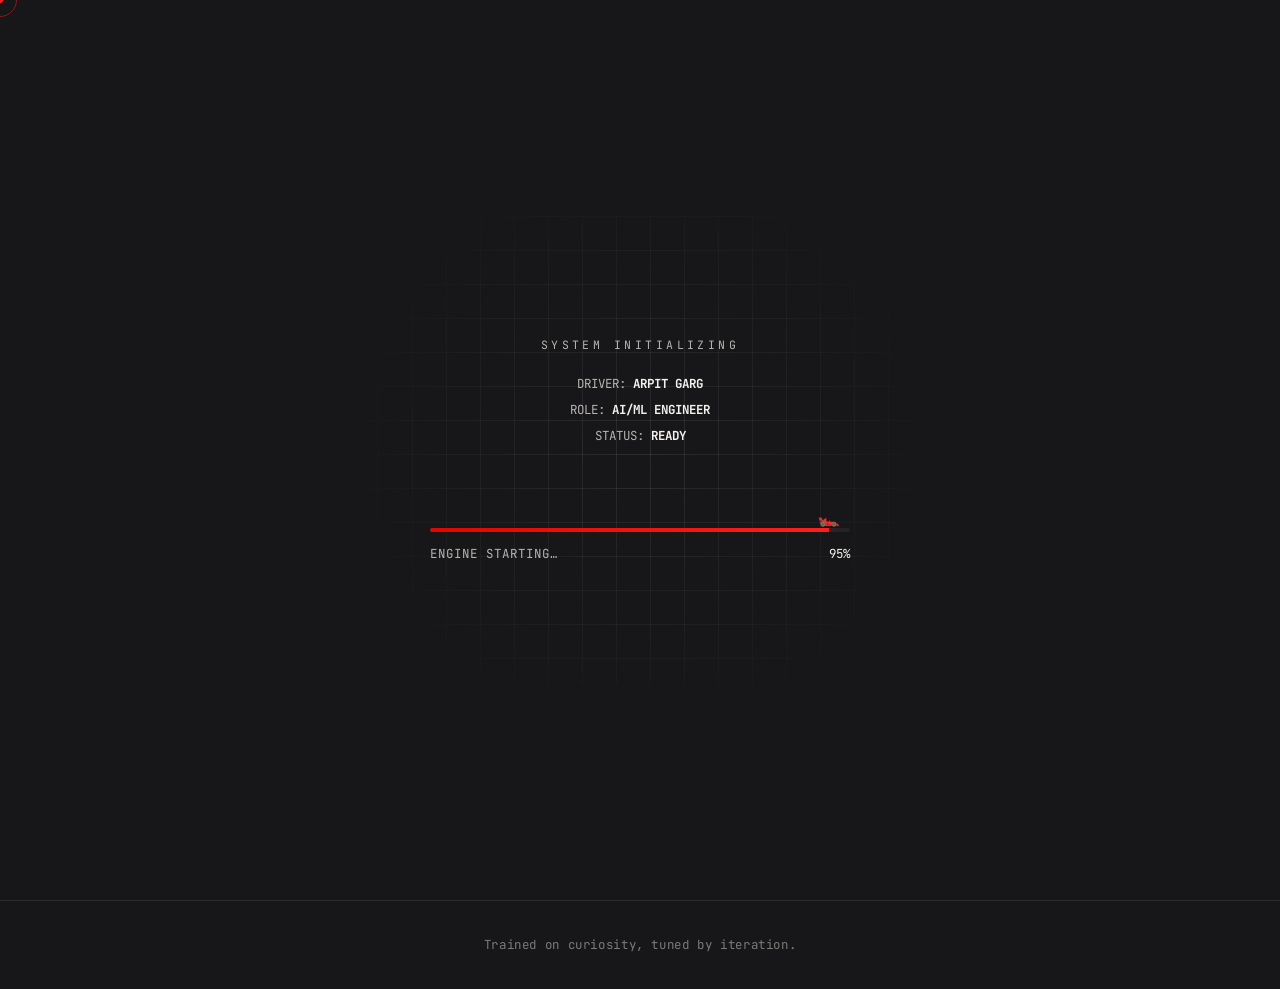
==== commit 7ed73274: "Updated Resume" ====
--- a/index.html
+++ b/index.html
@@ -132,7 +132,7 @@
            you something like https://drive.google.com/file/d/1AbCdEfGhIj/view?usp=sharing
            — the long string between /d/ and /view is the file ID. Also make sure the
            file's sharing setting is "Anyone with the link" or it'll 403 for visitors. -->
-      <a href="https://drive.google.com/file/d/1xvyuYS0cLD3uFlOE4SYVfZgwroOOfbdb/view?usp=sharing" class="btn btn-outline" target="_blank" rel="noopener noreferrer">
+      <a href="https://drive.google.com/file/d/10hr6iGJrteQzOyNmjSd9pXCRWHNiWBaE/view?usp=sharing" class="btn btn-outline" target="_blank" rel="noopener noreferrer">
         <span>DOWNLOAD RESUME</span>
       </a>
       <a href="contact.html" class="btn btn-ghost">
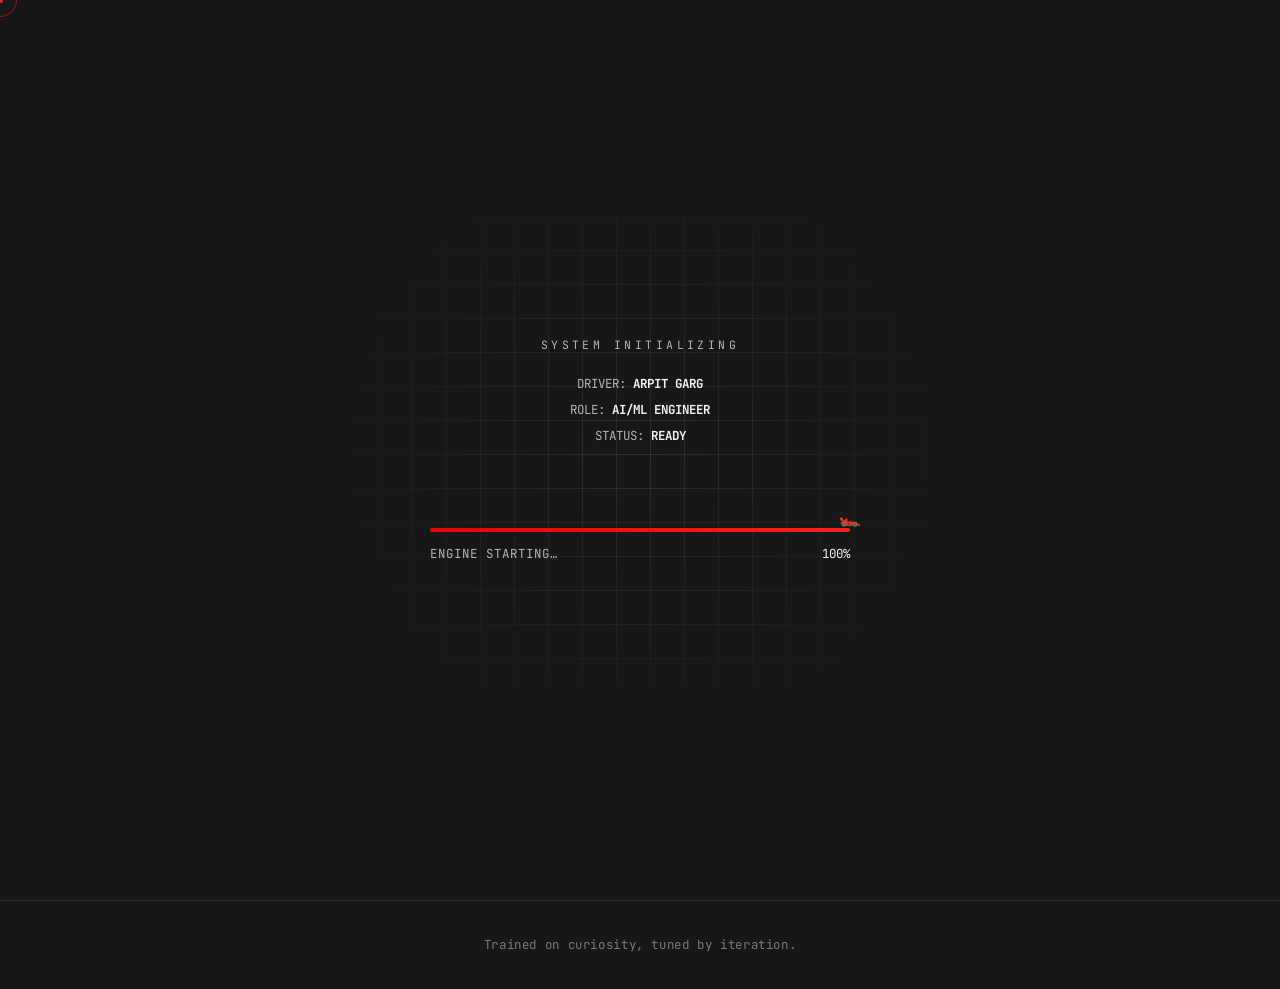
==== commit c9b573f5: "Update download link for resume in index.html" ====
--- a/index.html
+++ b/index.html
@@ -132,7 +132,7 @@
            you something like https://drive.google.com/file/d/1AbCdEfGhIj/view?usp=sharing
            — the long string between /d/ and /view is the file ID. Also make sure the
            file's sharing setting is "Anyone with the link" or it'll 403 for visitors. -->
-      <a href="https://drive.google.com/file/d/10hr6iGJrteQzOyNmjSd9pXCRWHNiWBaE/view?usp=sharing" class="btn btn-outline" target="_blank" rel="noopener noreferrer">
+      <a href="https://drive.google.com/file/d/18TIZjoGuWX1Lr_pJdW8uOG5-KQ3ktR32/view?usp=sharing" class="btn btn-outline" target="_blank" rel="noopener noreferrer">
         <span>DOWNLOAD RESUME</span>
       </a>
       <a href="contact.html" class="btn btn-ghost">
@@ -210,4 +210,4 @@
 <script src="js/animations.js"></script>
 <script src="js/main.js"></script>
 </body>
-</html>+</html>
